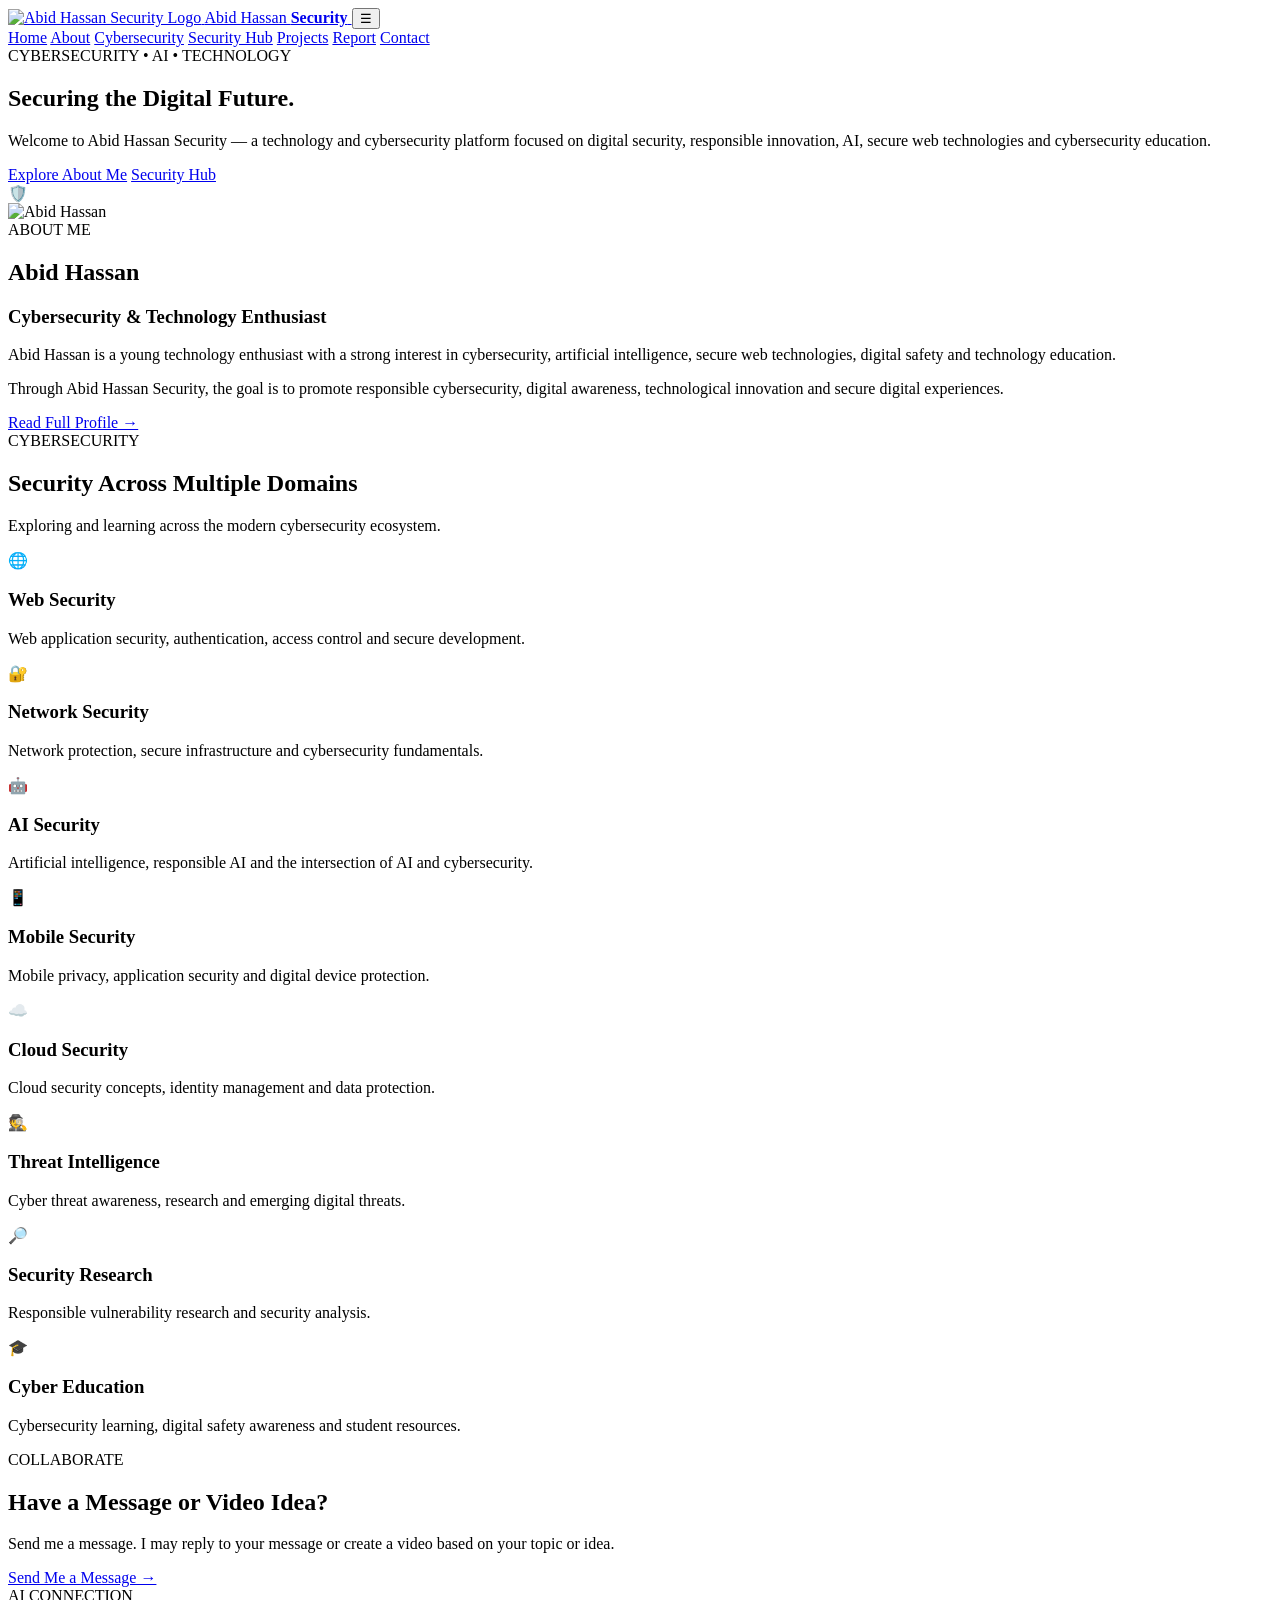
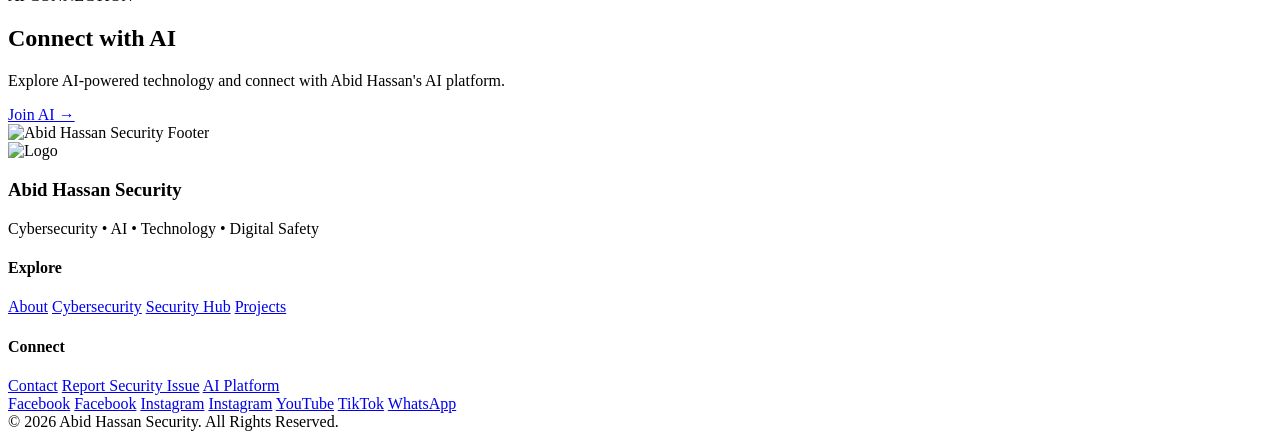
==== index.html @ d403dc3e "Create index.html" ====
<!DOCTYPE html>
<html lang="en">
<head>
    <meta charset="UTF-8">
    <meta name="viewport" content="width=device-width, initial-scale=1.0">

    <title>Abid Hassan Security | Cybersecurity & Technology</title>

    <meta name="description"
        content="Abid Hassan Security — Cybersecurity, AI, Digital Safety, Web Security and Technology Education.">

    <link rel="icon"
        href="https://raw.githubusercontent.com/namkfoundation/abid-hassan-security/fb8f4940ae5624126b6e4bd5042d0699e70e4935/file_0000000018d48211a0d478bd976e3e3c.png">

    <link rel="stylesheet" href="css/style.css">
</head>

<body>

<header class="navbar">

    <a href="index.html" class="brand">
        <img src="https://raw.githubusercontent.com/namkfoundation/abid-hassan-security/fb8f4940ae5624126b6e4bd5042d0699e70e4935/file_0000000018d48211a0d478bd976e3e3c.png"
             alt="Abid Hassan Security Logo">
        <span>Abid Hassan <b>Security</b></span>
    </a>

    <button class="menu-btn" id="menuBtn">☰</button>

    <nav id="navMenu">
        <a href="index.html">Home</a>
        <a href="about.html">About</a>
        <a href="services.html">Cybersecurity</a>
        <a href="security-hub.html">Security Hub</a>
        <a href="projects.html">Projects</a>
        <a href="report.html">Report</a>
        <a href="contact.html">Contact</a>
    </nav>

</header>


<main>

<section class="hero">

    <div class="hero-content">

        <span class="badge">CYBERSECURITY • AI • TECHNOLOGY</span>

        <h1>
            Securing the
            <span>Digital Future.</span>
        </h1>

        <p>
            Welcome to Abid Hassan Security — a technology and
            cybersecurity platform focused on digital security,
            responsible innovation, AI, secure web technologies
            and cybersecurity education.
        </p>

        <div class="hero-buttons">
            <a href="about.html" class="btn primary">Explore About Me</a>
            <a href="security-hub.html" class="btn secondary">Security Hub</a>
        </div>

    </div>

    <div class="hero-visual">

        <div class="shield">
            🛡️
        </div>

        <div class="orbit orbit1"></div>
        <div class="orbit orbit2"></div>

        <div class="node node1"></div>
        <div class="node node2"></div>
        <div class="node node3"></div>
        <div class="node node4"></div>

    </div>

</section>


<section class="about-preview section">

    <div class="profile-image">

        <img
            src="https://raw.githubusercontent.com/namkfoundation/abid-hassan-security/aa9bbcb8695d0a6e6bb250c6fa097f290bcb20d4/file_000000001f708208ba8bdd64ca1b322e.png"
            alt="Abid Hassan">

    </div>

    <div class="about-text">

        <span class="section-tag">ABOUT ME</span>

        <h2>Abid Hassan</h2>

        <h3>
            Cybersecurity & Technology Enthusiast
        </h3>

        <p>
            Abid Hassan is a young technology enthusiast with a strong
            interest in cybersecurity, artificial intelligence,
            secure web technologies, digital safety and technology
            education.
        </p>

        <p>
            Through Abid Hassan Security, the goal is to promote
            responsible cybersecurity, digital awareness,
            technological innovation and secure digital experiences.
        </p>

        <a href="about.html" class="text-link">
            Read Full Profile →
        </a>

    </div>

</section>


<section class="domains section">

    <div class="section-heading">

        <span class="section-tag">CYBERSECURITY</span>

        <h2>Security Across Multiple Domains</h2>

        <p>
            Exploring and learning across the modern cybersecurity
            ecosystem.
        </p>

    </div>


    <div class="card-grid">

        <div class="security-card">
            <span>🌐</span>
            <h3>Web Security</h3>
            <p>Web application security, authentication, access control and secure development.</p>
        </div>

        <div class="security-card">
            <span>🔐</span>
            <h3>Network Security</h3>
            <p>Network protection, secure infrastructure and cybersecurity fundamentals.</p>
        </div>

        <div class="security-card">
            <span>🤖</span>
            <h3>AI Security</h3>
            <p>Artificial intelligence, responsible AI and the intersection of AI and cybersecurity.</p>
        </div>

        <div class="security-card">
            <span>📱</span>
            <h3>Mobile Security</h3>
            <p>Mobile privacy, application security and digital device protection.</p>
        </div>

        <div class="security-card">
            <span>☁️</span>
            <h3>Cloud Security</h3>
            <p>Cloud security concepts, identity management and data protection.</p>
        </div>

        <div class="security-card">
            <span>🕵️</span>
            <h3>Threat Intelligence</h3>
            <p>Cyber threat awareness, research and emerging digital threats.</p>
        </div>

        <div class="security-card">
            <span>🔎</span>
            <h3>Security Research</h3>
            <p>Responsible vulnerability research and security analysis.</p>
        </div>

        <div class="security-card">
            <span>🎓</span>
            <h3>Cyber Education</h3>
            <p>Cybersecurity learning, digital safety awareness and student resources.</p>
        </div>

    </div>

</section>


<section class="cta section">

    <div>

        <span class="section-tag">COLLABORATE</span>

        <h2>Have a Message or Video Idea?</h2>

        <p>
            Send me a message. I may reply to your message or
            create a video based on your topic or idea.
        </p>

    </div>

    <a
        href="https://docs.google.com/forms/d/e/1FAIpQLSc28XPQ8WZPkbMkZW1L5NF9QMxuxMmq-uD80hvlU4J7wPBHTw/viewform?usp=preview"
        target="_blank"
        class="btn primary">

        Send Me a Message →

    </a>

</section>


<section class="ai-section section">

    <div class="ai-box">

        <div>
            <span class="section-tag">AI CONNECTION</span>

            <h2>Connect with AI</h2>

            <p>
                Explore AI-powered technology and connect with
                Abid Hassan's AI platform.
            </p>
        </div>

        <a
            href="https://abidhasanlive.vercel.app"
            target="_blank"
            class="btn primary">

            Join AI →

        </a>

    </div>

</section>

</main>


<footer>

    <div class="footer-image">

        <img
            src="https://raw.githubusercontent.com/namkfoundation/abid-hassan-security/aa9bbcb8695d0a6e6bb250c6fa097f290bcb20d4/file_00000000b5c482118110d3dd2d771f47.png"
            alt="Abid Hassan Security Footer">

    </div>


    <div class="footer-content">

        <div class="footer-brand">

            <img
                src="https://raw.githubusercontent.com/namkfoundation/abid-hassan-security/fb8f4940ae5624126b6e4bd5042d0699e70e4935/file_0000000018d48211a0d478bd976e3e3c.png"
                alt="Logo">

            <h3>Abid Hassan Security</h3>

            <p>
                Cybersecurity • AI • Technology • Digital Safety
            </p>

        </div>


        <div class="footer-links">

            <h4>Explore</h4>

            <a href="about.html">About</a>
            <a href="services.html">Cybersecurity</a>
            <a href="security-hub.html">Security Hub</a>
            <a href="projects.html">Projects</a>

        </div>


        <div class="footer-links">

            <h4>Connect</h4>

            <a href="contact.html">Contact</a>
            <a href="report.html">Report Security Issue</a>
            <a
                href="https://abidhasanlive.vercel.app"
                target="_blank">
                AI Platform
            </a>

        </div>

    </div>


    <div class="socials">

        <a href="https://m.facebook.com/abidhasanef/" target="_blank">Facebook</a>

        <a href="https://m.facebook.com/abidhasanlive/" target="_blank">Facebook</a>

        <a href="https://www.instagram.com/abidhasanlive" target="_blank">Instagram</a>

        <a href="https://www.instagram.com/abidhasanef" target="_blank">Instagram</a>

        <a href="https://m.youtube.com/@abidhasanlive" target="_blank">YouTube</a>

        <a href="https://www.tiktok.com/@abidhasanlive" target="_blank">TikTok</a>

        <a href="https://wa.me/8801959829484" target="_blank">WhatsApp</a>

    </div>


    <div class="copyright">

        © 2026 Abid Hassan Security. All Rights Reserved.

    </div>

</footer>


<script src="js/script.js"></script>

</body>
</html>
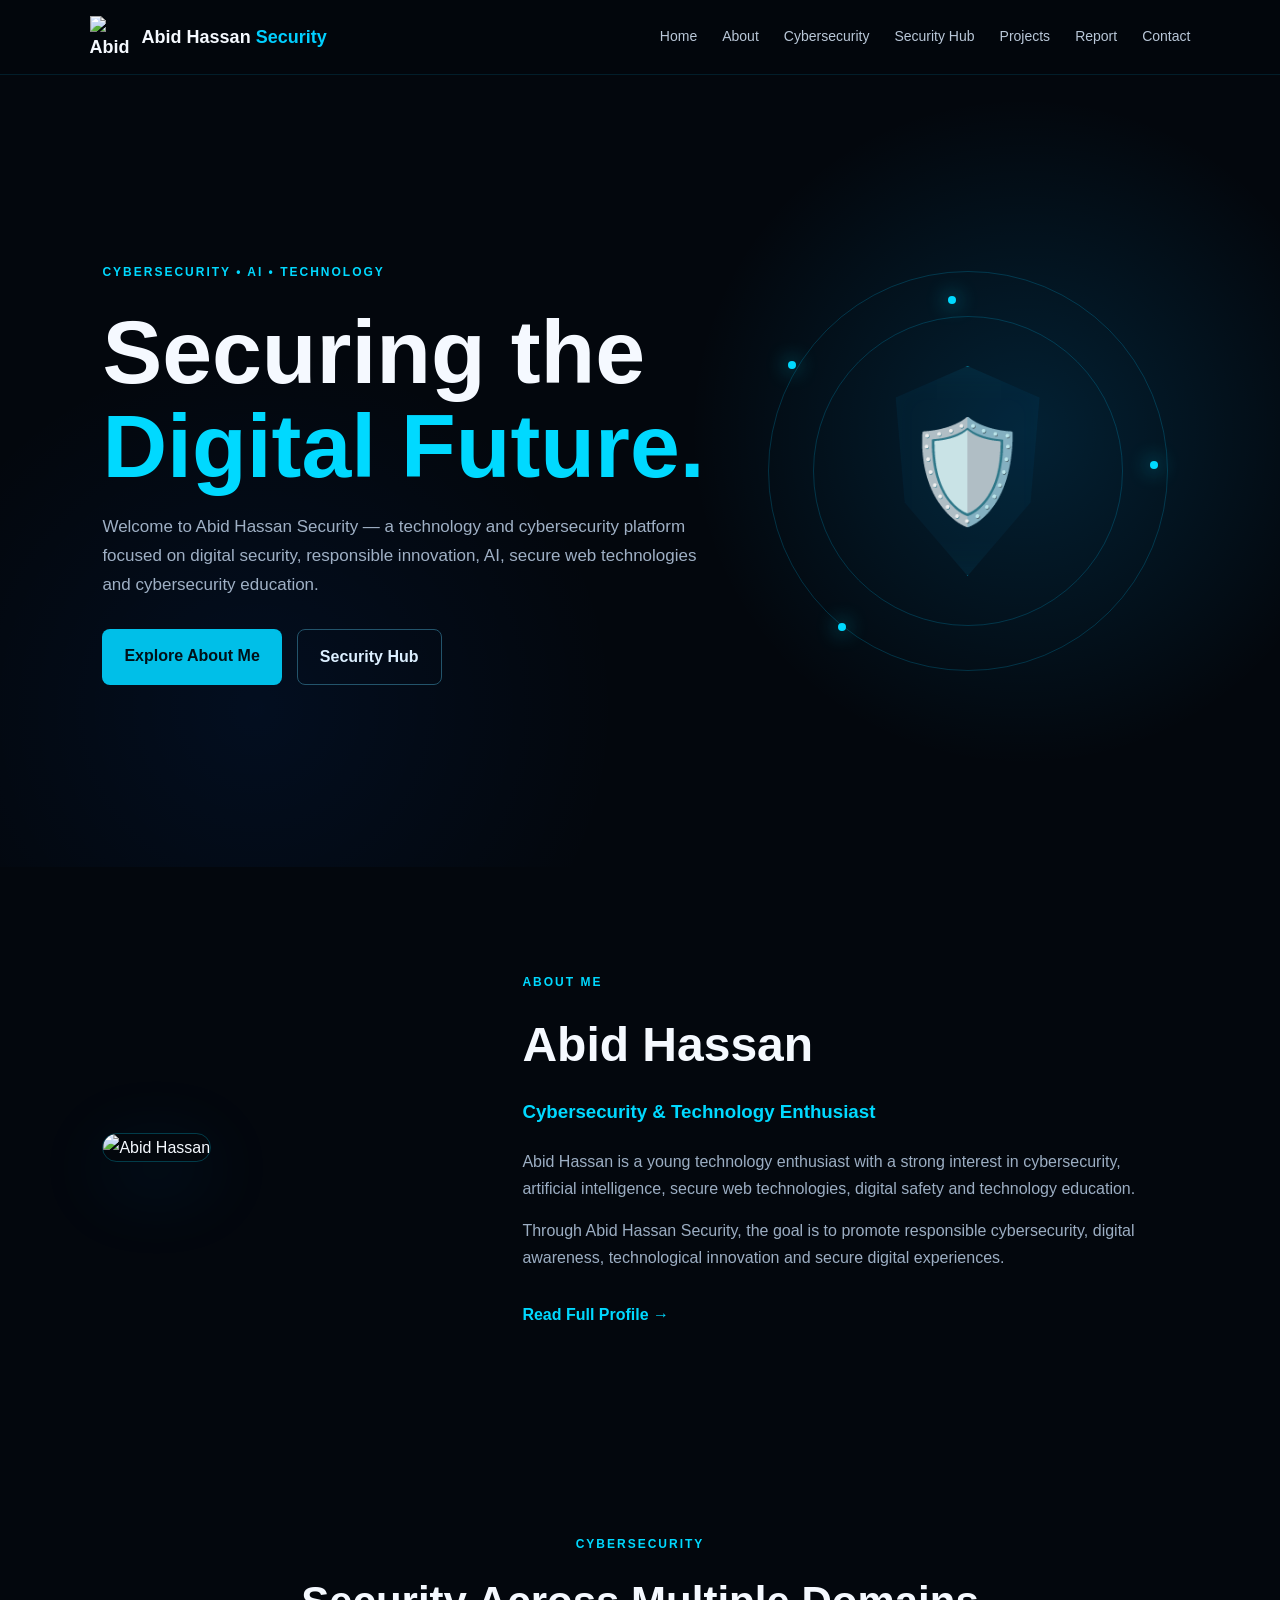
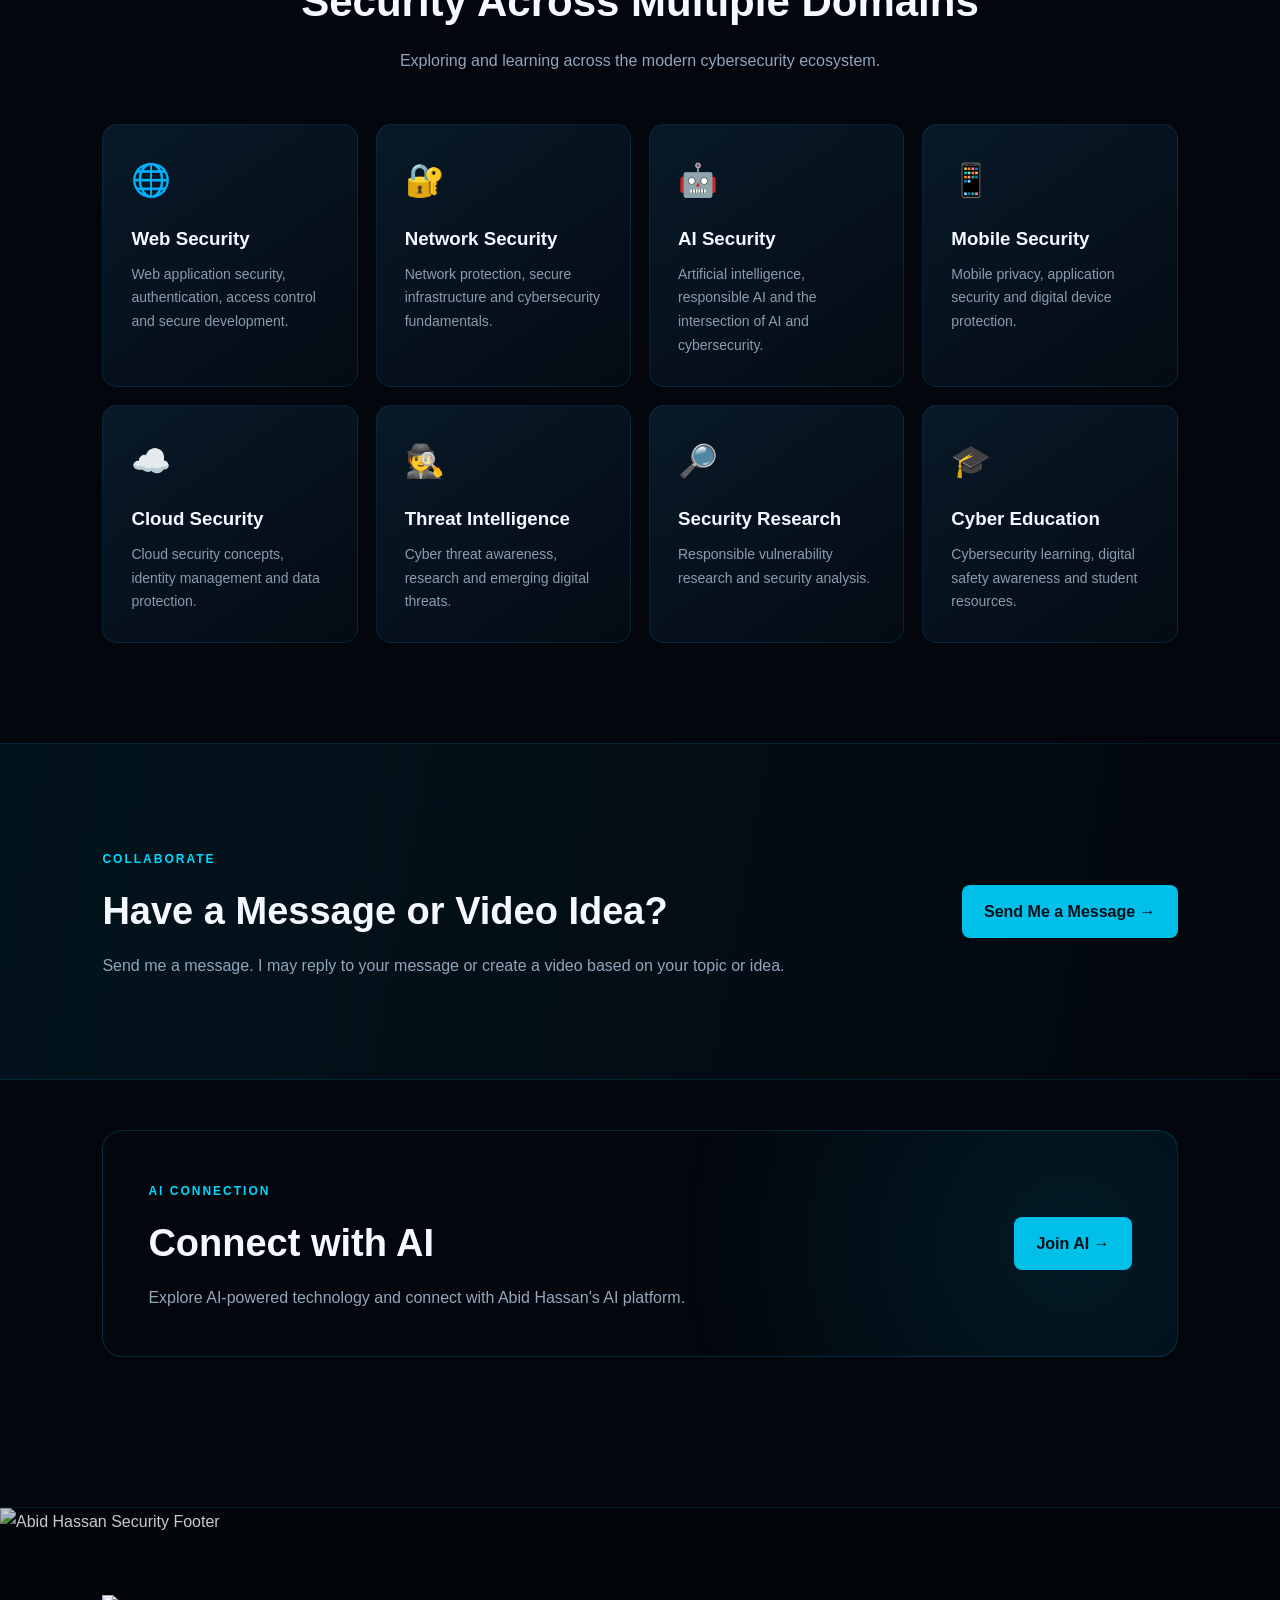
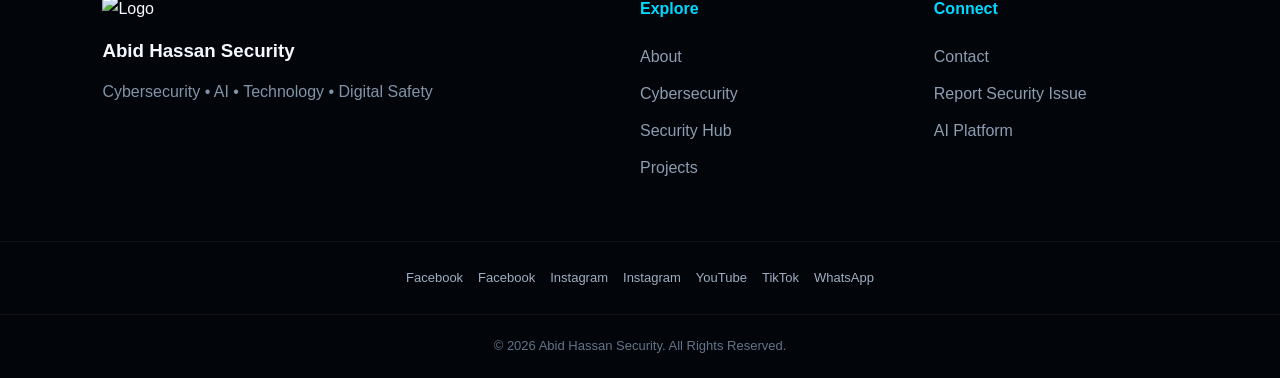
==== commit 17f06979: "Update index.html" ====
--- a/index.html
+++ b/index.html
@@ -1,6 +1,22 @@
 <!DOCTYPE html>
 <html lang="en">
 <head>
+    <meta charset="UTF-8">
+    <meta name="viewport" content="width=device-width, initial-scale=1.0">
+
+    <title>Abid Hassan Security</title>
+
+    <!-- Google Analytics -->
+    <script async src="https://www.googletagmanager.com/gtag/js?id=G-L0M68FBBTL"></script>
+    <script>
+      window.dataLayer = window.dataLayer || [];
+      function gtag(){dataLayer.push(arguments);}
+      gtag('js', new Date());
+
+      gtag('config', 'G-L0M68FBBTL');
+    </script>
+
+</head>
     <meta charset="UTF-8">
     <meta name="viewport" content="width=device-width, initial-scale=1.0">
 
--- a/css/style.css
+++ b/css/style.css
@@ -0,0 +1,648 @@
+* {
+    margin: 0;
+    padding: 0;
+    box-sizing: border-box;
+}
+
+html {
+    scroll-behavior: smooth;
+}
+
+body {
+    font-family: Arial, Helvetica, sans-serif;
+    background: #03070d;
+    color: #f5f9ff;
+    line-height: 1.7;
+}
+
+a {
+    text-decoration: none;
+    color: inherit;
+}
+
+.navbar {
+    position: sticky;
+    top: 0;
+    z-index: 1000;
+
+    display: flex;
+    align-items: center;
+    justify-content: space-between;
+
+    padding: 16px 7%;
+
+    background: rgba(3, 7, 13, 0.9);
+    backdrop-filter: blur(15px);
+
+    border-bottom: 1px solid rgba(0, 200, 255, 0.12);
+}
+
+.brand {
+    display: flex;
+    align-items: center;
+    gap: 10px;
+
+    font-size: 18px;
+    font-weight: 700;
+}
+
+.brand img {
+    width: 42px;
+    height: 42px;
+    object-fit: contain;
+}
+
+.brand b {
+    color: #00cfff;
+}
+
+nav {
+    display: flex;
+    gap: 25px;
+}
+
+nav a {
+    color: #b9c7d8;
+    font-size: 14px;
+    transition: .3s;
+}
+
+nav a:hover {
+    color: #00d9ff;
+}
+
+.menu-btn {
+    display: none;
+    background: none;
+    border: 0;
+    color: white;
+    font-size: 28px;
+}
+
+.hero {
+    min-height: 88vh;
+
+    display: flex;
+    align-items: center;
+    justify-content: space-between;
+
+    padding: 70px 8%;
+
+    position: relative;
+    overflow: hidden;
+
+    background:
+        radial-gradient(circle at 80% 45%, rgba(0, 170, 255, .16), transparent 30%),
+        radial-gradient(circle at 20% 80%, rgba(0, 100, 255, .08), transparent 30%);
+}
+
+.hero-content {
+    max-width: 650px;
+    z-index: 2;
+}
+
+.badge,
+.section-tag {
+    color: #00d9ff;
+    font-size: 12px;
+    letter-spacing: 2px;
+    font-weight: bold;
+}
+
+.hero h1 {
+    font-size: clamp(48px, 7vw, 90px);
+    line-height: 1.05;
+    margin: 20px 0;
+}
+
+.hero h1 span {
+    color: #00d9ff;
+}
+
+.hero p {
+    max-width: 600px;
+    color: #9fb0c5;
+    font-size: 17px;
+}
+
+.hero-buttons {
+    display: flex;
+    gap: 15px;
+    margin-top: 30px;
+}
+
+.btn {
+    display: inline-block;
+
+    padding: 13px 22px;
+
+    border-radius: 8px;
+
+    font-weight: 700;
+
+    transition: .3s;
+}
+
+.primary {
+    background: #00bfe8;
+    color: #001018;
+}
+
+.primary:hover {
+    transform: translateY(-3px);
+    box-shadow: 0 10px 30px rgba(0, 200, 255, .25);
+}
+
+.secondary {
+    border: 1px solid #23546b;
+    color: #dcefff;
+}
+
+.secondary:hover {
+    border-color: #00d9ff;
+}
+
+.hero-visual {
+    width: 420px;
+    height: 420px;
+    position: relative;
+
+    display: flex;
+    align-items: center;
+    justify-content: center;
+}
+
+.shield {
+    width: 180px;
+    height: 210px;
+
+    display: flex;
+    align-items: center;
+    justify-content: center;
+
+    font-size: 100px;
+
+    border: 1px solid rgba(0, 220, 255, .4);
+
+    background: rgba(0, 160, 220, .05);
+
+    clip-path: polygon(
+        50% 0%,
+        90% 15%,
+        85% 65%,
+        50% 100%,
+        15% 65%,
+        10% 15%
+    );
+
+    box-shadow:
+        0 0 40px rgba(0, 210, 255, .18),
+        inset 0 0 40px rgba(0, 210, 255, .08);
+
+    animation: float 4s ease-in-out infinite;
+}
+
+.orbit {
+    position: absolute;
+
+    border: 1px solid rgba(0, 200, 255, .2);
+
+    border-radius: 50%;
+
+    animation: spin 12s linear infinite;
+}
+
+.orbit1 {
+    width: 310px;
+    height: 310px;
+}
+
+.orbit2 {
+    width: 400px;
+    height: 400px;
+
+    animation-duration: 18s;
+    animation-direction: reverse;
+}
+
+.node {
+    width: 8px;
+    height: 8px;
+
+    border-radius: 50%;
+
+    background: #00d9ff;
+
+    position: absolute;
+
+    box-shadow: 0 0 20px #00d9ff;
+}
+
+.node1 {
+    top: 35px;
+    left: 190px;
+}
+
+.node2 {
+    right: 20px;
+    top: 200px;
+}
+
+.node3 {
+    bottom: 50px;
+    left: 80px;
+}
+
+.node4 {
+    left: 30px;
+    top: 100px;
+}
+
+@keyframes spin {
+    to {
+        transform: rotate(360deg);
+    }
+}
+
+@keyframes float {
+    0%, 100% {
+        transform: translateY(0);
+    }
+
+    50% {
+        transform: translateY(-15px);
+    }
+}
+
+.section {
+    padding: 100px 8%;
+}
+
+.about-preview {
+    display: grid;
+    grid-template-columns: 350px 1fr;
+    gap: 70px;
+    align-items: center;
+}
+
+.profile-image {
+    position: relative;
+}
+
+.profile-image img {
+    width: 100%;
+    border-radius: 20px;
+
+    border: 1px solid rgba(0, 220, 255, .25);
+
+    box-shadow:
+        0 20px 80px rgba(0, 150, 255, .15);
+}
+
+.about-text h2 {
+    font-size: 48px;
+    margin: 10px 0;
+}
+
+.about-text h3 {
+    color: #00d9ff;
+    margin-bottom: 20px;
+}
+
+.about-text p {
+    color: #9caec3;
+    margin-bottom: 15px;
+}
+
+.text-link {
+    display: inline-block;
+    margin-top: 15px;
+
+    color: #00d9ff;
+    font-weight: bold;
+}
+
+.section-heading {
+    text-align: center;
+    max-width: 700px;
+    margin: 0 auto 50px;
+}
+
+.section-heading h2 {
+    font-size: 42px;
+    margin: 10px 0;
+}
+
+.section-heading p {
+    color: #91a5bb;
+}
+
+.card-grid {
+    display: grid;
+
+    grid-template-columns: repeat(4, 1fr);
+
+    gap: 18px;
+}
+
+.security-card {
+    padding: 28px;
+
+    min-height: 220px;
+
+    background: linear-gradient(
+        145deg,
+        rgba(10, 28, 43, .9),
+        rgba(4, 12, 20, .9)
+    );
+
+    border: 1px solid rgba(0, 180, 255, .13);
+
+    border-radius: 15px;
+
+    transition: .3s;
+}
+
+.security-card:hover {
+    transform: translateY(-7px);
+
+    border-color: rgba(0, 220, 255, .5);
+
+    box-shadow: 0 15px 40px rgba(0, 170, 255, .08);
+}
+
+.security-card span {
+    font-size: 32px;
+}
+
+.security-card h3 {
+    margin: 15px 0 8px;
+}
+
+.security-card p {
+    color: #899caf;
+    font-size: 14px;
+}
+
+.cta {
+    display: flex;
+
+    align-items: center;
+    justify-content: space-between;
+
+    gap: 30px;
+
+    background:
+        linear-gradient(
+            100deg,
+            rgba(0, 170, 230, .08),
+            rgba(0, 0, 0, 0)
+        );
+
+    border-top: 1px solid rgba(0, 190, 255, .12);
+    border-bottom: 1px solid rgba(0, 190, 255, .12);
+}
+
+.cta h2 {
+    font-size: 38px;
+    margin: 8px 0;
+}
+
+.cta p {
+    color: #91a5bb;
+}
+
+.ai-section {
+    padding-top: 50px;
+}
+
+.ai-box {
+    display: flex;
+    align-items: center;
+    justify-content: space-between;
+
+    padding: 45px;
+
+    border-radius: 20px;
+
+    border: 1px solid rgba(0, 200, 255, .18);
+
+    background:
+        radial-gradient(
+            circle at 90% 50%,
+            rgba(0, 200, 255, .1),
+            transparent 40%
+        );
+}
+
+.ai-box h2 {
+    font-size: 38px;
+    margin: 8px 0;
+}
+
+.ai-box p {
+    color: #94a8bb;
+}
+
+footer {
+    margin-top: 50px;
+
+    background: #02050a;
+
+    border-top: 1px solid rgba(0, 200, 255, .12);
+}
+
+.footer-image img {
+    width: 100%;
+    max-height: 260px;
+    object-fit: cover;
+    display: block;
+    opacity: .8;
+}
+
+.footer-content {
+    display: grid;
+    grid-template-columns: 2fr 1fr 1fr;
+
+    gap: 50px;
+
+    padding: 60px 8%;
+}
+
+.footer-brand img {
+    width: 55px;
+}
+
+.footer-brand h3 {
+    margin: 12px 0;
+}
+
+.footer-brand p {
+    color: #8294a8;
+}
+
+.footer-links {
+    display: flex;
+    flex-direction: column;
+    gap: 10px;
+}
+
+.footer-links h4 {
+    color: #00d9ff;
+    margin-bottom: 10px;
+}
+
+.footer-links a {
+    color: #8d9eb2;
+}
+
+.footer-links a:hover {
+    color: #00d9ff;
+}
+
+.socials {
+    display: flex;
+    flex-wrap: wrap;
+
+    justify-content: center;
+
+    gap: 15px;
+
+    padding: 25px 8%;
+
+    border-top: 1px solid rgba(255,255,255,.05);
+}
+
+.socials a {
+    color: #9dafc2;
+    font-size: 13px;
+}
+
+.socials a:hover {
+    color: #00d9ff;
+}
+
+.copyright {
+    text-align: center;
+
+    padding: 20px;
+
+    color: #647488;
+
+    font-size: 13px;
+
+    border-top: 1px solid rgba(255,255,255,.05);
+}
+
+@media (max-width: 1000px) {
+
+    .card-grid {
+        grid-template-columns: repeat(2, 1fr);
+    }
+
+    .hero {
+        flex-direction: column;
+        text-align: center;
+    }
+
+    .hero-content {
+        margin-bottom: 50px;
+    }
+
+    .hero-buttons {
+        justify-content: center;
+    }
+
+}
+
+@media (max-width: 750px) {
+
+    .navbar {
+        padding: 12px 5%;
+    }
+
+    .menu-btn {
+        display: block;
+    }
+
+    nav {
+        display: none;
+
+        position: absolute;
+
+        top: 70px;
+        left: 0;
+
+        width: 100%;
+
+        padding: 20px;
+
+        flex-direction: column;
+
+        background: #03070d;
+
+        border-bottom: 1px solid rgba(0, 200, 255, .15);
+    }
+
+    nav.active {
+        display: flex;
+    }
+
+    .hero {
+        min-height: auto;
+        padding: 80px 6%;
+    }
+
+    .hero-visual {
+        width: 300px;
+        height: 300px;
+    }
+
+    .shield {
+        width: 130px;
+        height: 160px;
+        font-size: 70px;
+    }
+
+    .orbit1 {
+        width: 230px;
+        height: 230px;
+    }
+
+    .orbit2 {
+        width: 290px;
+        height: 290px;
+    }
+
+    .section {
+        padding: 70px 6%;
+    }
+
+    .about-preview {
+        grid-template-columns: 1fr;
+        gap: 35px;
+    }
+
+    .card-grid {
+        grid-template-columns: 1fr;
+    }
+
+    .cta,
+    .ai-box {
+        flex-direction: column;
+        align-items: flex-start;
+    }
+
+    .footer-content {
+        grid-template-columns: 1fr;
+    }
+
+    .section-heading h2 {
+        font-size: 32px;
+    }
+
+    .about-text h2 {
+        font-size: 38px;
+    }
+
+}
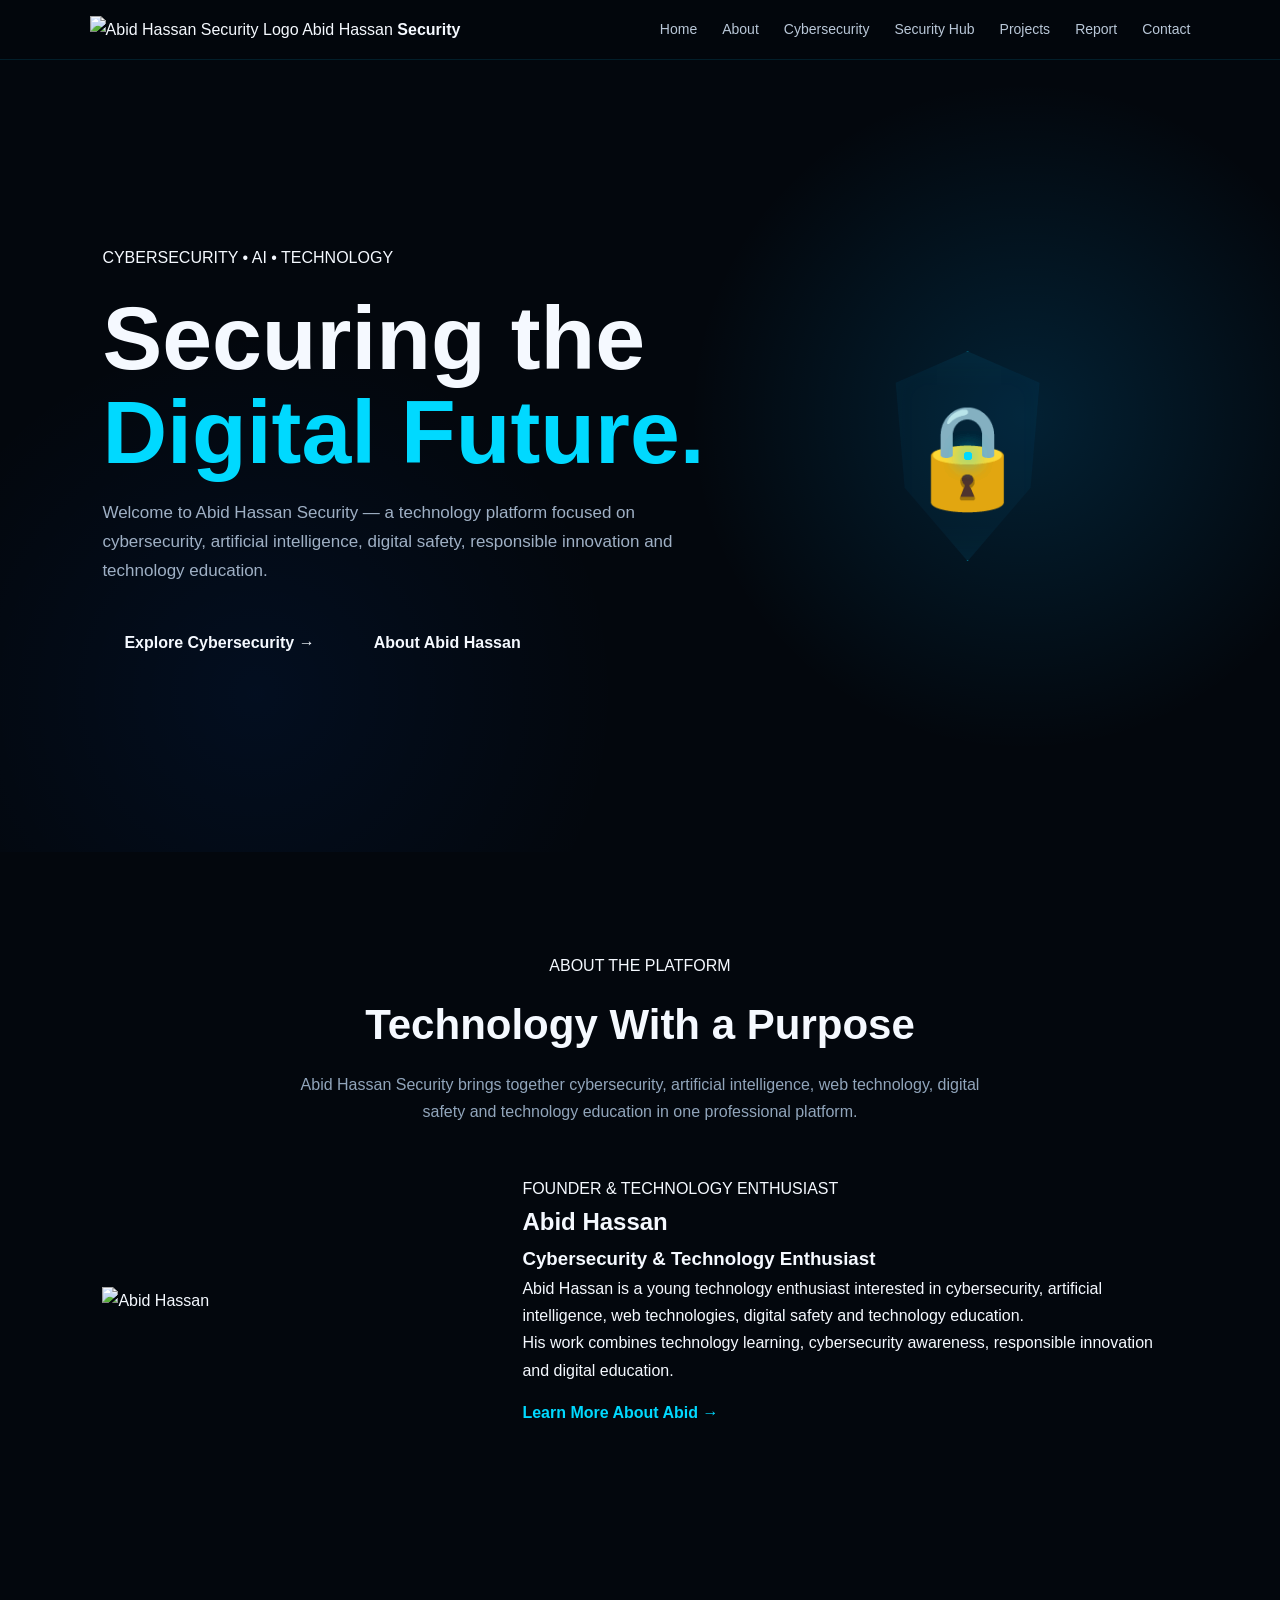
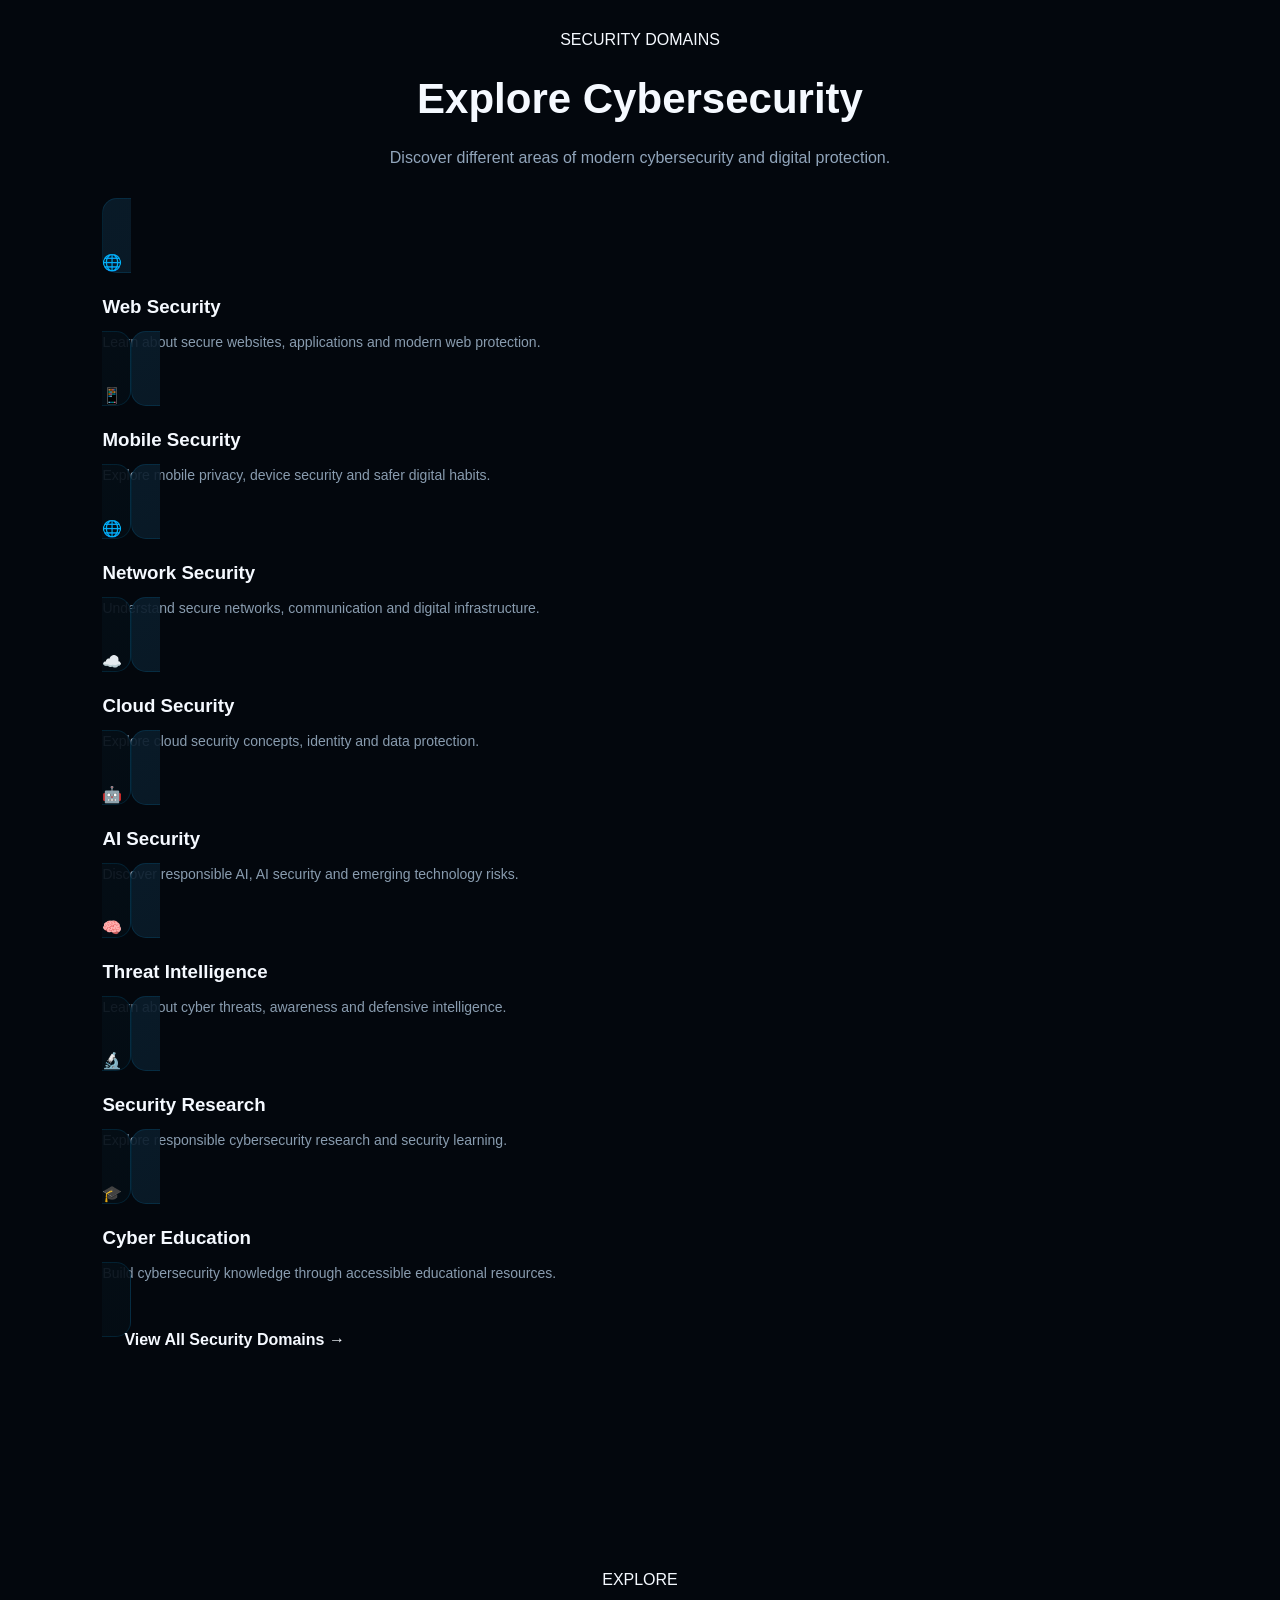
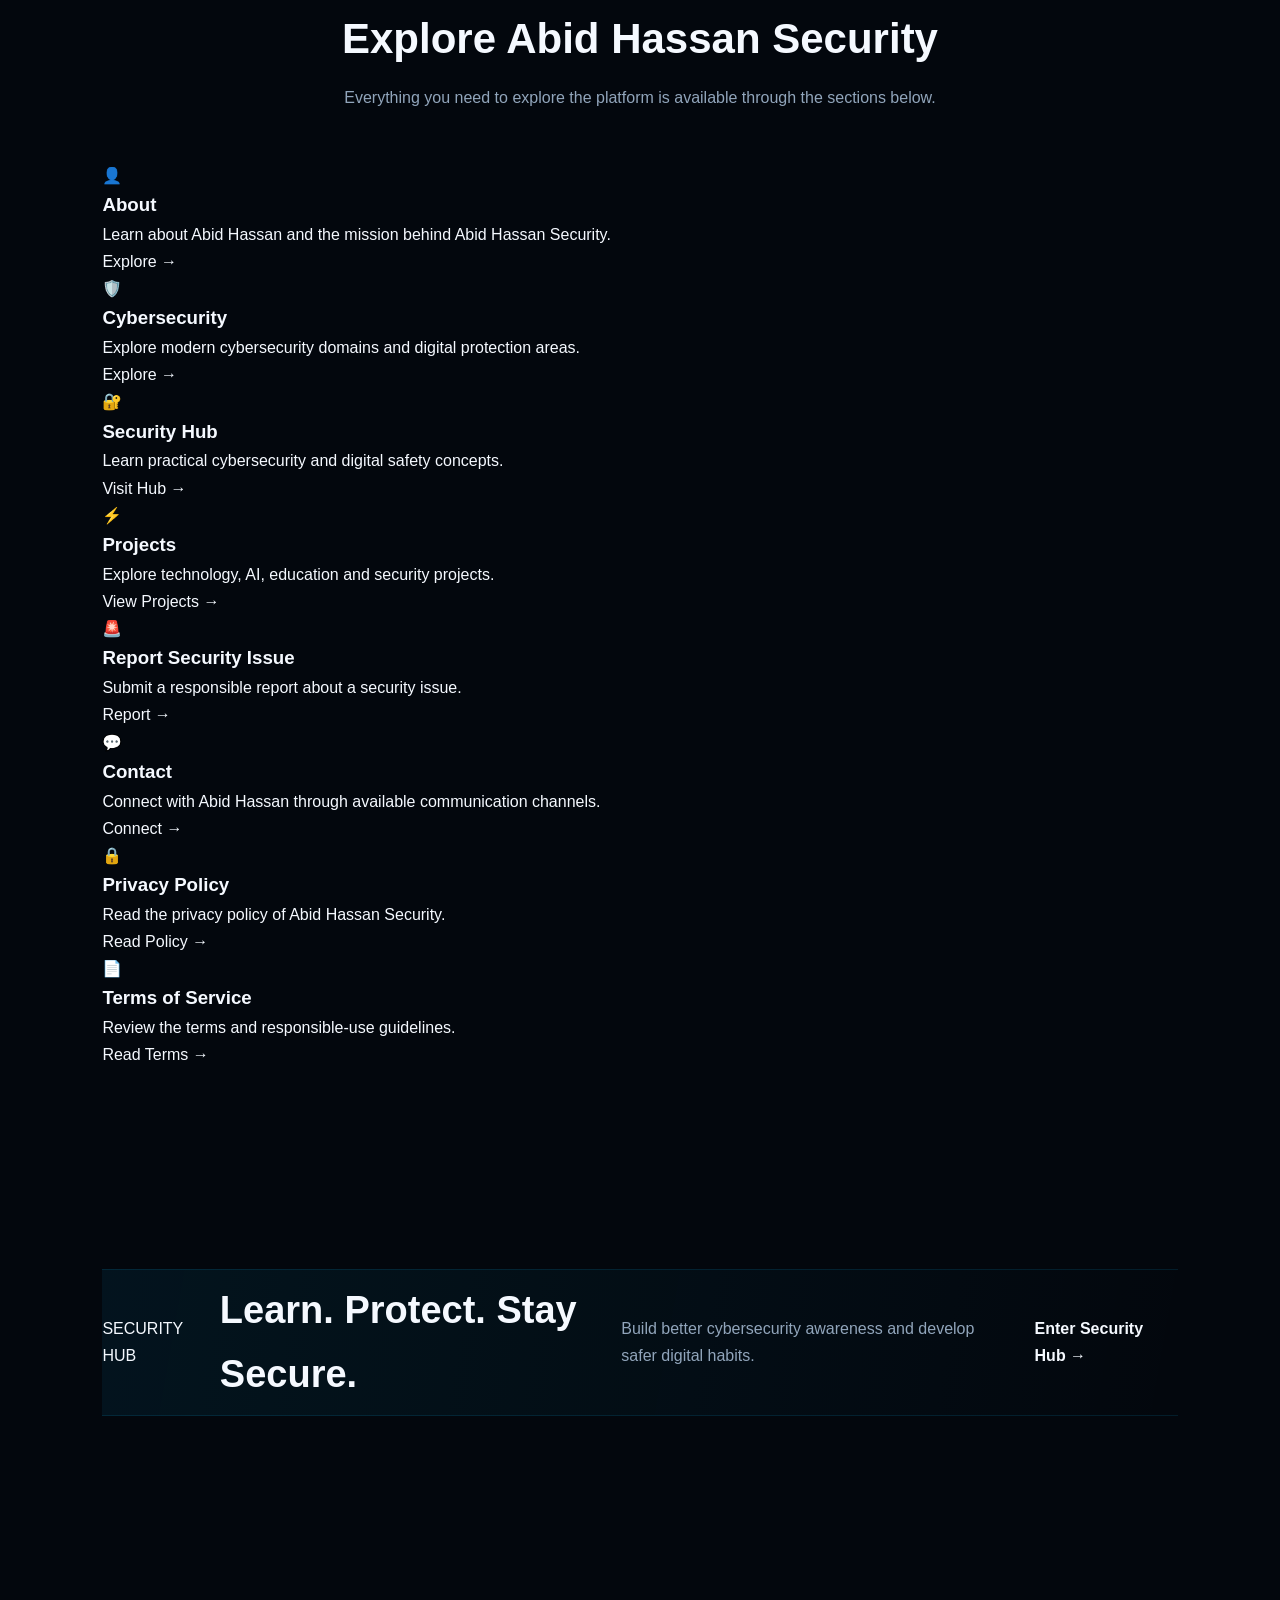
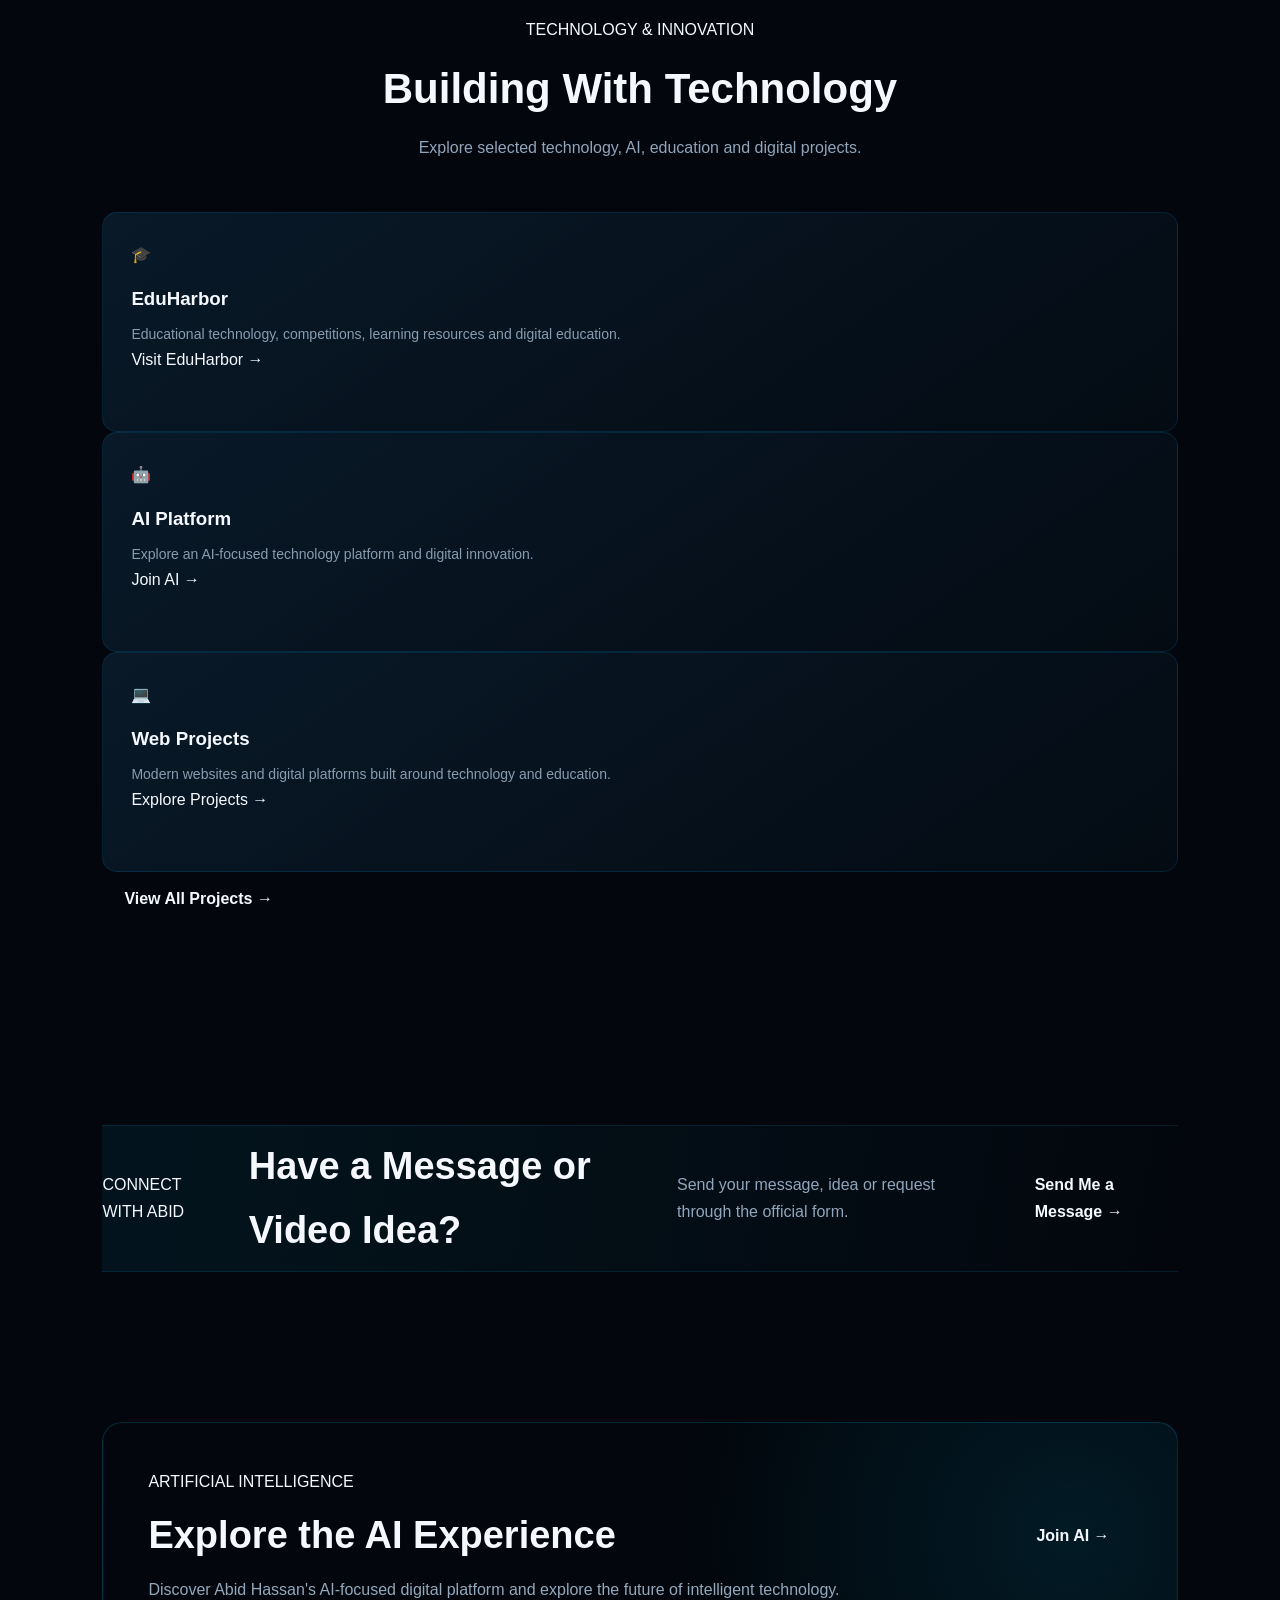
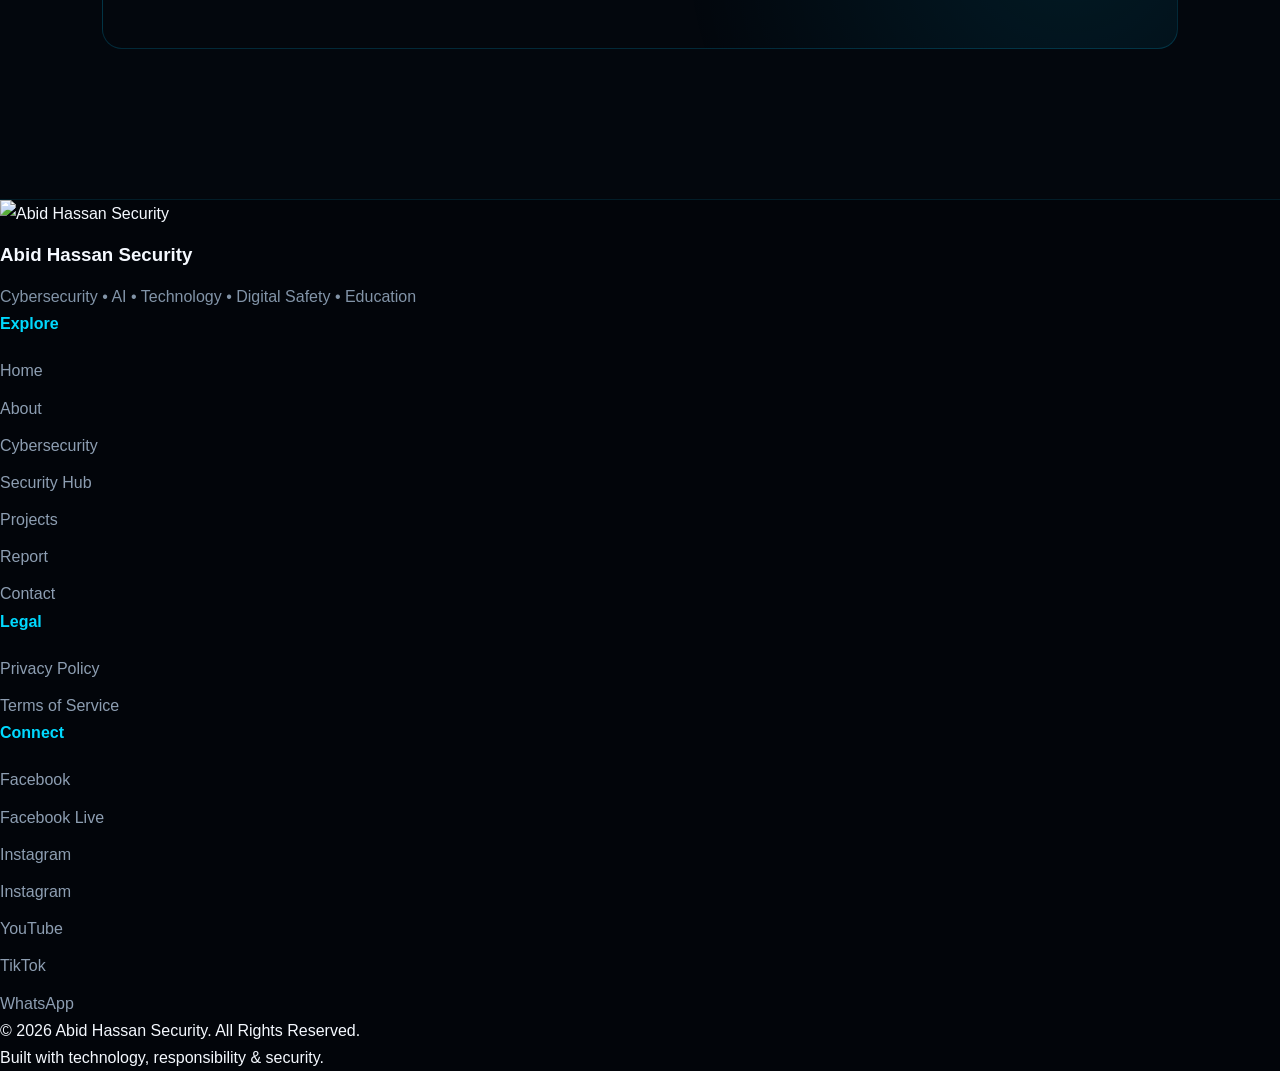
==== commit 733ce06b: "Update index.html" ====
--- a/index.html
+++ b/index.html
@@ -4,65 +4,85 @@
     <meta charset="UTF-8">
     <meta name="viewport" content="width=device-width, initial-scale=1.0">
 
-    <title>Abid Hassan Security</title>
+    <title>Abid Hassan Security | Cybersecurity • AI • Technology</title>
+
+    <meta name="description" content="Abid Hassan Security — Cybersecurity, AI, technology, digital safety and cybersecurity education.">
+    <meta name="keywords" content="Abid Hassan Security, cybersecurity, cyber security, AI security, digital safety, web security, technology">
+    <meta name="author" content="Abid Hassan">
+    <meta name="robots" content="index, follow">
+    <meta name="theme-color" content="#03070d">
+
+    <!-- Open Graph -->
+    <meta property="og:title" content="Abid Hassan Security">
+    <meta property="og:description" content="Cybersecurity • AI • Technology • Digital Safety • Education">
+    <meta property="og:type" content="website">
+    <meta property="og:image" content="https://raw.githubusercontent.com/namkfoundation/abid-hassan-security/aa9bbcb8695d0a6e6bb250c6fa097f290bcb20d4/file_000000001f708208ba8bdd64ca1b322e.png">
+
+    <!-- Favicon -->
+    <link rel="icon" type="image/png" href="assets/favicon.png">
+
+    <!-- CSS -->
+    <link rel="stylesheet" href="css/style.css">
 
     <!-- Google Analytics -->
     <script async src="https://www.googletagmanager.com/gtag/js?id=G-L0M68FBBTL"></script>
     <script>
-      window.dataLayer = window.dataLayer || [];
-      function gtag(){dataLayer.push(arguments);}
-      gtag('js', new Date());
-
-      gtag('config', 'G-L0M68FBBTL');
+        window.dataLayer = window.dataLayer || [];
+        function gtag(){dataLayer.push(arguments);}
+        gtag('js', new Date());
+
+        gtag('config', 'G-L0M68FBBTL');
     </script>
-
 </head>
-    <meta charset="UTF-8">
-    <meta name="viewport" content="width=device-width, initial-scale=1.0">
-
-    <title>Abid Hassan Security | Cybersecurity & Technology</title>
-
-    <meta name="description"
-        content="Abid Hassan Security — Cybersecurity, AI, Digital Safety, Web Security and Technology Education.">
-
-    <link rel="icon"
-        href="https://raw.githubusercontent.com/namkfoundation/abid-hassan-security/fb8f4940ae5624126b6e4bd5042d0699e70e4935/file_0000000018d48211a0d478bd976e3e3c.png">
-
-    <link rel="stylesheet" href="css/style.css">
-</head>
 
 <body>
 
+<!-- ================= NAVBAR ================= -->
+
 <header class="navbar">
 
-    <a href="index.html" class="brand">
-        <img src="https://raw.githubusercontent.com/namkfoundation/abid-hassan-security/fb8f4940ae5624126b6e4bd5042d0699e70e4935/file_0000000018d48211a0d478bd976e3e3c.png"
-             alt="Abid Hassan Security Logo">
-        <span>Abid Hassan <b>Security</b></span>
+    <a href="index.html" class="logo">
+        <img
+            src="https://raw.githubusercontent.com/namkfoundation/abid-hassan-security/fb8f4940ae5624126b6e4bd5042d0699e70e4935/file_0000000018d48211a0d478bd976e3e3c.png"
+            alt="Abid Hassan Security Logo"
+        >
+        <span>Abid Hassan <strong>Security</strong></span>
     </a>
 
-    <button class="menu-btn" id="menuBtn">☰</button>
-
-    <nav id="navMenu">
-        <a href="index.html">Home</a>
+    <button class="menu-btn" id="menuBtn" aria-label="Open Menu">
+        ☰
+    </button>
+
+    <nav class="nav-menu" id="navMenu">
+
+        <a href="index.html" class="active">Home</a>
+
         <a href="about.html">About</a>
+
         <a href="services.html">Cybersecurity</a>
+
         <a href="security-hub.html">Security Hub</a>
+
         <a href="projects.html">Projects</a>
+
         <a href="report.html">Report</a>
+
         <a href="contact.html">Contact</a>
+
     </nav>
 
 </header>
 
 
-<main>
+<!-- ================= HERO ================= -->
 
 <section class="hero">
 
     <div class="hero-content">
 
-        <span class="badge">CYBERSECURITY • AI • TECHNOLOGY</span>
+        <span class="hero-label">
+            CYBERSECURITY • AI • TECHNOLOGY
+        </span>
 
         <h1>
             Securing the
@@ -70,73 +90,267 @@
         </h1>
 
         <p>
-            Welcome to Abid Hassan Security — a technology and
-            cybersecurity platform focused on digital security,
-            responsible innovation, AI, secure web technologies
-            and cybersecurity education.
+            Welcome to Abid Hassan Security — a technology platform
+            focused on cybersecurity, artificial intelligence, digital
+            safety, responsible innovation and technology education.
         </p>
 
         <div class="hero-buttons">
-            <a href="about.html" class="btn primary">Explore About Me</a>
-            <a href="security-hub.html" class="btn secondary">Security Hub</a>
-        </div>
-
-    </div>
+
+            <a href="services.html" class="btn primary-btn">
+                Explore Cybersecurity →
+            </a>
+
+            <a href="about.html" class="btn secondary-btn">
+                About Abid Hassan
+            </a>
+
+        </div>
+
+    </div>
+
+
+    <!-- Futuristic Shield -->
 
     <div class="hero-visual">
 
+        <div class="orbit orbit-one"></div>
+        <div class="orbit orbit-two"></div>
+        <div class="orbit orbit-three"></div>
+
         <div class="shield">
-            🛡️
-        </div>
-
-        <div class="orbit orbit1"></div>
-        <div class="orbit orbit2"></div>
-
-        <div class="node node1"></div>
-        <div class="node node2"></div>
-        <div class="node node3"></div>
-        <div class="node node4"></div>
+
+            <div class="shield-inner">
+
+                <div class="shield-lock">
+                    🔒
+                </div>
+
+                <div class="shield-ring"></div>
+
+            </div>
+
+        </div>
+
+        <div class="node node-one"></div>
+        <div class="node node-two"></div>
+        <div class="node node-three"></div>
+        <div class="node node-four"></div>
 
     </div>
 
 </section>
 
 
-<section class="about-preview section">
-
-    <div class="profile-image">
-
-        <img
-            src="https://raw.githubusercontent.com/namkfoundation/abid-hassan-security/aa9bbcb8695d0a6e6bb250c6fa097f290bcb20d4/file_000000001f708208ba8bdd64ca1b322e.png"
-            alt="Abid Hassan">
-
-    </div>
-
-    <div class="about-text">
-
-        <span class="section-tag">ABOUT ME</span>
-
-        <h2>Abid Hassan</h2>
-
-        <h3>
-            Cybersecurity & Technology Enthusiast
-        </h3>
+<!-- ================= INTRO ================= -->
+
+<section class="section">
+
+    <div class="section-heading">
+
+        <span>ABOUT THE PLATFORM</span>
+
+        <h2>
+            Technology With a Purpose
+        </h2>
 
         <p>
-            Abid Hassan is a young technology enthusiast with a strong
-            interest in cybersecurity, artificial intelligence,
-            secure web technologies, digital safety and technology
-            education.
+            Abid Hassan Security brings together cybersecurity,
+            artificial intelligence, web technology, digital safety
+            and technology education in one professional platform.
         </p>
 
+    </div>
+
+
+    <div class="about-preview">
+
+        <div class="about-image">
+
+            <img
+                src="https://raw.githubusercontent.com/namkfoundation/abid-hassan-security/aa9bbcb8695d0a6e6bb250c6fa097f290bcb20d4/file_000000001f708208ba8bdd64ca1b322e.png"
+                alt="Abid Hassan"
+            >
+
+        </div>
+
+
+        <div class="about-content">
+
+            <span class="small-label">
+                FOUNDER & TECHNOLOGY ENTHUSIAST
+            </span>
+
+            <h2>
+                Abid Hassan
+            </h2>
+
+            <h3>
+                Cybersecurity & Technology Enthusiast
+            </h3>
+
+            <p>
+                Abid Hassan is a young technology enthusiast interested
+                in cybersecurity, artificial intelligence, web technologies,
+                digital safety and technology education.
+            </p>
+
+            <p>
+                His work combines technology learning, cybersecurity
+                awareness, responsible innovation and digital education.
+            </p>
+
+            <a href="about.html" class="text-link">
+                Learn More About Abid →
+            </a>
+
+        </div>
+
+    </div>
+
+</section>
+
+
+<!-- ================= CYBERSECURITY ================= -->
+
+<section class="section dark-section">
+
+    <div class="section-heading">
+
+        <span>SECURITY DOMAINS</span>
+
+        <h2>
+            Explore Cybersecurity
+        </h2>
+
         <p>
-            Through Abid Hassan Security, the goal is to promote
-            responsible cybersecurity, digital awareness,
-            technological innovation and secure digital experiences.
+            Discover different areas of modern cybersecurity and
+            digital protection.
         </p>
 
-        <a href="about.html" class="text-link">
-            Read Full Profile →
+    </div>
+
+
+    <div class="security-grid">
+
+        <a href="services.html" class="security-card">
+
+            <div class="card-icon">🌐</div>
+
+            <h3>Web Security</h3>
+
+            <p>
+                Learn about secure websites, applications and
+                modern web protection.
+            </p>
+
+        </a>
+
+
+        <a href="services.html" class="security-card">
+
+            <div class="card-icon">📱</div>
+
+            <h3>Mobile Security</h3>
+
+            <p>
+                Explore mobile privacy, device security and
+                safer digital habits.
+            </p>
+
+        </a>
+
+
+        <a href="services.html" class="security-card">
+
+            <div class="card-icon">🌐</div>
+
+            <h3>Network Security</h3>
+
+            <p>
+                Understand secure networks, communication and
+                digital infrastructure.
+            </p>
+
+        </a>
+
+
+        <a href="services.html" class="security-card">
+
+            <div class="card-icon">☁️</div>
+
+            <h3>Cloud Security</h3>
+
+            <p>
+                Explore cloud security concepts, identity and
+                data protection.
+            </p>
+
+        </a>
+
+
+        <a href="services.html" class="security-card">
+
+            <div class="card-icon">🤖</div>
+
+            <h3>AI Security</h3>
+
+            <p>
+                Discover responsible AI, AI security and
+                emerging technology risks.
+            </p>
+
+        </a>
+
+
+        <a href="services.html" class="security-card">
+
+            <div class="card-icon">🧠</div>
+
+            <h3>Threat Intelligence</h3>
+
+            <p>
+                Learn about cyber threats, awareness and
+                defensive intelligence.
+            </p>
+
+        </a>
+
+
+        <a href="services.html" class="security-card">
+
+            <div class="card-icon">🔬</div>
+
+            <h3>Security Research</h3>
+
+            <p>
+                Explore responsible cybersecurity research and
+                security learning.
+            </p>
+
+        </a>
+
+
+        <a href="security-hub.html" class="security-card">
+
+            <div class="card-icon">🎓</div>
+
+            <h3>Cyber Education</h3>
+
+            <p>
+                Build cybersecurity knowledge through accessible
+                educational resources.
+            </p>
+
+        </a>
+
+    </div>
+
+
+    <div class="center-button">
+
+        <a href="services.html" class="btn primary-btn">
+            View All Security Domains →
         </a>
 
     </div>
@@ -144,158 +358,395 @@
 </section>
 
 
-<section class="domains section">
+<!-- ================= EXPLORE ALL PAGES ================= -->
+
+<section class="section pages-section">
 
     <div class="section-heading">
 
-        <span class="section-tag">CYBERSECURITY</span>
-
-        <h2>Security Across Multiple Domains</h2>
+        <span>EXPLORE</span>
+
+        <h2>
+            Explore Abid Hassan Security
+        </h2>
 
         <p>
-            Exploring and learning across the modern cybersecurity
-            ecosystem.
+            Everything you need to explore the platform is available
+            through the sections below.
         </p>
 
     </div>
 
 
-    <div class="card-grid">
+    <div class="pages-grid">
+
+
+        <a href="about.html" class="page-card">
+
+            <div class="page-icon">👤</div>
+
+            <h3>About</h3>
+
+            <p>
+                Learn about Abid Hassan and the mission behind
+                Abid Hassan Security.
+            </p>
+
+            <span>
+                Explore →
+            </span>
+
+        </a>
+
+
+        <a href="services.html" class="page-card">
+
+            <div class="page-icon">🛡️</div>
+
+            <h3>Cybersecurity</h3>
+
+            <p>
+                Explore modern cybersecurity domains and
+                digital protection areas.
+            </p>
+
+            <span>
+                Explore →
+            </span>
+
+        </a>
+
+
+        <a href="security-hub.html" class="page-card">
+
+            <div class="page-icon">🔐</div>
+
+            <h3>Security Hub</h3>
+
+            <p>
+                Learn practical cybersecurity and digital
+                safety concepts.
+            </p>
+
+            <span>
+                Visit Hub →
+            </span>
+
+        </a>
+
+
+        <a href="projects.html" class="page-card">
+
+            <div class="page-icon">⚡</div>
+
+            <h3>Projects</h3>
+
+            <p>
+                Explore technology, AI, education and
+                security projects.
+            </p>
+
+            <span>
+                View Projects →
+            </span>
+
+        </a>
+
+
+        <a href="report.html" class="page-card">
+
+            <div class="page-icon">🚨</div>
+
+            <h3>Report Security Issue</h3>
+
+            <p>
+                Submit a responsible report about a
+                security issue.
+            </p>
+
+            <span>
+                Report →
+            </span>
+
+        </a>
+
+
+        <a href="contact.html" class="page-card">
+
+            <div class="page-icon">💬</div>
+
+            <h3>Contact</h3>
+
+            <p>
+                Connect with Abid Hassan through available
+                communication channels.
+            </p>
+
+            <span>
+                Connect →
+            </span>
+
+        </a>
+
+
+        <a href="privacy.html" class="page-card">
+
+            <div class="page-icon">🔒</div>
+
+            <h3>Privacy Policy</h3>
+
+            <p>
+                Read the privacy policy of
+                Abid Hassan Security.
+            </p>
+
+            <span>
+                Read Policy →
+            </span>
+
+        </a>
+
+
+        <a href="terms.html" class="page-card">
+
+            <div class="page-icon">📄</div>
+
+            <h3>Terms of Service</h3>
+
+            <p>
+                Review the terms and responsible-use
+                guidelines.
+            </p>
+
+            <span>
+                Read Terms →
+            </span>
+
+        </a>
+
+    </div>
+
+</section>
+
+
+<!-- ================= SECURITY HUB CTA ================= -->
+
+<section class="section">
+
+    <div class="cta">
+
+        <span>
+            SECURITY HUB
+        </span>
+
+        <h2>
+            Learn. Protect. Stay Secure.
+        </h2>
+
+        <p>
+            Build better cybersecurity awareness and develop
+            safer digital habits.
+        </p>
+
+        <a href="security-hub.html" class="btn primary-btn">
+            Enter Security Hub →
+        </a>
+
+    </div>
+
+</section>
+
+
+<!-- ================= PROJECTS ================= -->
+
+<section class="section dark-section">
+
+    <div class="section-heading">
+
+        <span>TECHNOLOGY & INNOVATION</span>
+
+        <h2>
+            Building With Technology
+        </h2>
+
+        <p>
+            Explore selected technology, AI, education and
+            digital projects.
+        </p>
+
+    </div>
+
+
+    <div class="projects-grid">
+
 
         <div class="security-card">
-            <span>🌐</span>
-            <h3>Web Security</h3>
-            <p>Web application security, authentication, access control and secure development.</p>
-        </div>
+
+            <div class="card-icon">🎓</div>
+
+            <h3>EduHarbor</h3>
+
+            <p>
+                Educational technology, competitions,
+                learning resources and digital education.
+            </p>
+
+            <a
+                href="https://eduharbor.top"
+                target="_blank"
+                rel="noopener noreferrer"
+            >
+                Visit EduHarbor →
+            </a>
+
+        </div>
+
 
         <div class="security-card">
-            <span>🔐</span>
-            <h3>Network Security</h3>
-            <p>Network protection, secure infrastructure and cybersecurity fundamentals.</p>
-        </div>
+
+            <div class="card-icon">🤖</div>
+
+            <h3>AI Platform</h3>
+
+            <p>
+                Explore an AI-focused technology platform
+                and digital innovation.
+            </p>
+
+            <a
+                href="https://abidhasanlive.vercel.app"
+                target="_blank"
+                rel="noopener noreferrer"
+            >
+                Join AI →
+            </a>
+
+        </div>
+
 
         <div class="security-card">
-            <span>🤖</span>
-            <h3>AI Security</h3>
-            <p>Artificial intelligence, responsible AI and the intersection of AI and cybersecurity.</p>
-        </div>
-
-        <div class="security-card">
-            <span>📱</span>
-            <h3>Mobile Security</h3>
-            <p>Mobile privacy, application security and digital device protection.</p>
-        </div>
-
-        <div class="security-card">
-            <span>☁️</span>
-            <h3>Cloud Security</h3>
-            <p>Cloud security concepts, identity management and data protection.</p>
-        </div>
-
-        <div class="security-card">
-            <span>🕵️</span>
-            <h3>Threat Intelligence</h3>
-            <p>Cyber threat awareness, research and emerging digital threats.</p>
-        </div>
-
-        <div class="security-card">
-            <span>🔎</span>
-            <h3>Security Research</h3>
-            <p>Responsible vulnerability research and security analysis.</p>
-        </div>
-
-        <div class="security-card">
-            <span>🎓</span>
-            <h3>Cyber Education</h3>
-            <p>Cybersecurity learning, digital safety awareness and student resources.</p>
-        </div>
+
+            <div class="card-icon">💻</div>
+
+            <h3>Web Projects</h3>
+
+            <p>
+                Modern websites and digital platforms built
+                around technology and education.
+            </p>
+
+            <a href="projects.html">
+                Explore Projects →
+            </a>
+
+        </div>
+
+    </div>
+
+
+    <div class="center-button">
+
+        <a href="projects.html" class="btn secondary-btn">
+            View All Projects →
+        </a>
 
     </div>
 
 </section>
 
 
-<section class="cta section">
-
-    <div>
-
-        <span class="section-tag">COLLABORATE</span>
-
-        <h2>Have a Message or Video Idea?</h2>
+<!-- ================= MESSAGE CTA ================= -->
+
+<section class="section">
+
+    <div class="cta">
+
+        <span>
+            CONNECT WITH ABID
+        </span>
+
+        <h2>
+            Have a Message or Video Idea?
+        </h2>
 
         <p>
-            Send me a message. I may reply to your message or
-            create a video based on your topic or idea.
+            Send your message, idea or request through the
+            official form.
         </p>
 
-    </div>
-
-    <a
-        href="https://docs.google.com/forms/d/e/1FAIpQLSc28XPQ8WZPkbMkZW1L5NF9QMxuxMmq-uD80hvlU4J7wPBHTw/viewform?usp=preview"
-        target="_blank"
-        class="btn primary">
-
-        Send Me a Message →
-
-    </a>
+        <a
+            href="https://docs.google.com/forms/d/e/1FAIpQLSc28XPQ8WZPkbMkZW1L5NF9QMxuxMmq-uD80hvlU4J7wPBHTw/viewform?usp=preview"
+            target="_blank"
+            rel="noopener noreferrer"
+            class="btn primary-btn"
+        >
+            Send Me a Message →
+        </a>
+
+    </div>
 
 </section>
 
 
-<section class="ai-section section">
+<!-- ================= AI SECTION ================= -->
+
+<section class="section ai-section">
 
     <div class="ai-box">
 
         <div>
-            <span class="section-tag">AI CONNECTION</span>
-
-            <h2>Connect with AI</h2>
-
-            <p>
-                Explore AI-powered technology and connect with
-                Abid Hassan's AI platform.
-            </p>
-        </div>
+
+            <span>
+                ARTIFICIAL INTELLIGENCE
+            </span>
+
+            <h2>
+                Explore the AI Experience
+            </h2>
+
+            <p>
+                Discover Abid Hassan's AI-focused digital
+                platform and explore the future of intelligent
+                technology.
+            </p>
+
+        </div>
+
 
         <a
             href="https://abidhasanlive.vercel.app"
             target="_blank"
-            class="btn primary">
-
+            rel="noopener noreferrer"
+            class="btn primary-btn"
+        >
             Join AI →
-
         </a>
 
     </div>
 
 </section>
 
-</main>
-
-
-<footer>
-
-    <div class="footer-image">
-
-        <img
-            src="https://raw.githubusercontent.com/namkfoundation/abid-hassan-security/aa9bbcb8695d0a6e6bb250c6fa097f290bcb20d4/file_00000000b5c482118110d3dd2d771f47.png"
-            alt="Abid Hassan Security Footer">
-
-    </div>
-
-
-    <div class="footer-content">
+
+<!-- ================= FOOTER ================= -->
+
+<footer class="footer">
+
+    <div class="footer-container">
+
 
         <div class="footer-brand">
 
             <img
-                src="https://raw.githubusercontent.com/namkfoundation/abid-hassan-security/fb8f4940ae5624126b6e4bd5042d0699e70e4935/file_0000000018d48211a0d478bd976e3e3c.png"
-                alt="Logo">
-
-            <h3>Abid Hassan Security</h3>
-
-            <p>
-                Cybersecurity • AI • Technology • Digital Safety
+                src="https://raw.githubusercontent.com/namkfoundation/abid-hassan-security/aa9bbcb8695d0a6e6bb250c6fa097f290bcb20d4/file_00000000b5c482118110d3dd2d771f47.png"
+                alt="Abid Hassan Security"
+            >
+
+            <h3>
+                Abid Hassan Security
+            </h3>
+
+            <p>
+                Cybersecurity • AI • Technology • Digital Safety • Education
             </p>
 
         </div>
@@ -303,61 +754,127 @@
 
         <div class="footer-links">
 
-            <h4>Explore</h4>
+            <h4>
+                Explore
+            </h4>
+
+            <a href="index.html">Home</a>
 
             <a href="about.html">About</a>
+
             <a href="services.html">Cybersecurity</a>
+
             <a href="security-hub.html">Security Hub</a>
+
             <a href="projects.html">Projects</a>
 
+            <a href="report.html">Report</a>
+
+            <a href="contact.html">Contact</a>
+
         </div>
 
 
         <div class="footer-links">
 
-            <h4>Connect</h4>
-
-            <a href="contact.html">Contact</a>
-            <a href="report.html">Report Security Issue</a>
+            <h4>
+                Legal
+            </h4>
+
+            <a href="privacy.html">
+                Privacy Policy
+            </a>
+
+            <a href="terms.html">
+                Terms of Service
+            </a>
+
+        </div>
+
+
+        <div class="footer-links">
+
+            <h4>
+                Connect
+            </h4>
+
             <a
-                href="https://abidhasanlive.vercel.app"
-                target="_blank">
-                AI Platform
-            </a>
-
-        </div>
-
-    </div>
-
-
-    <div class="socials">
-
-        <a href="https://m.facebook.com/abidhasanef/" target="_blank">Facebook</a>
-
-        <a href="https://m.facebook.com/abidhasanlive/" target="_blank">Facebook</a>
-
-        <a href="https://www.instagram.com/abidhasanlive" target="_blank">Instagram</a>
-
-        <a href="https://www.instagram.com/abidhasanef" target="_blank">Instagram</a>
-
-        <a href="https://m.youtube.com/@abidhasanlive" target="_blank">YouTube</a>
-
-        <a href="https://www.tiktok.com/@abidhasanlive" target="_blank">TikTok</a>
-
-        <a href="https://wa.me/8801959829484" target="_blank">WhatsApp</a>
-
-    </div>
-
-
-    <div class="copyright">
-
-        © 2026 Abid Hassan Security. All Rights Reserved.
+                href="https://m.facebook.com/abidhasanef/"
+                target="_blank"
+                rel="noopener noreferrer"
+            >
+                Facebook
+            </a>
+
+            <a
+                href="https://m.facebook.com/abidhasanlive/"
+                target="_blank"
+                rel="noopener noreferrer"
+            >
+                Facebook Live
+            </a>
+
+            <a
+                href="https://www.instagram.com/abidhasanlive"
+                target="_blank"
+                rel="noopener noreferrer"
+            >
+                Instagram
+            </a>
+
+            <a
+                href="https://www.instagram.com/abidhasanef"
+                target="_blank"
+                rel="noopener noreferrer"
+            >
+                Instagram
+            </a>
+
+            <a
+                href="https://m.youtube.com/@abidhasanlive"
+                target="_blank"
+                rel="noopener noreferrer"
+            >
+                YouTube
+            </a>
+
+            <a
+                href="https://www.tiktok.com/@abidhasanlive"
+                target="_blank"
+                rel="noopener noreferrer"
+            >
+                TikTok
+            </a>
+
+            <a
+                href="https://wa.me/8801959829484"
+                target="_blank"
+                rel="noopener noreferrer"
+            >
+                WhatsApp
+            </a>
+
+        </div>
+
+    </div>
+
+
+    <div class="footer-bottom">
+
+        <p>
+            © 2026 Abid Hassan Security. All Rights Reserved.
+        </p>
+
+        <p>
+            Built with technology, responsibility & security.
+        </p>
 
     </div>
 
 </footer>
 
 
+<!-- JavaScript -->
 <script src="js/script.js"></script>
 
 </body>
